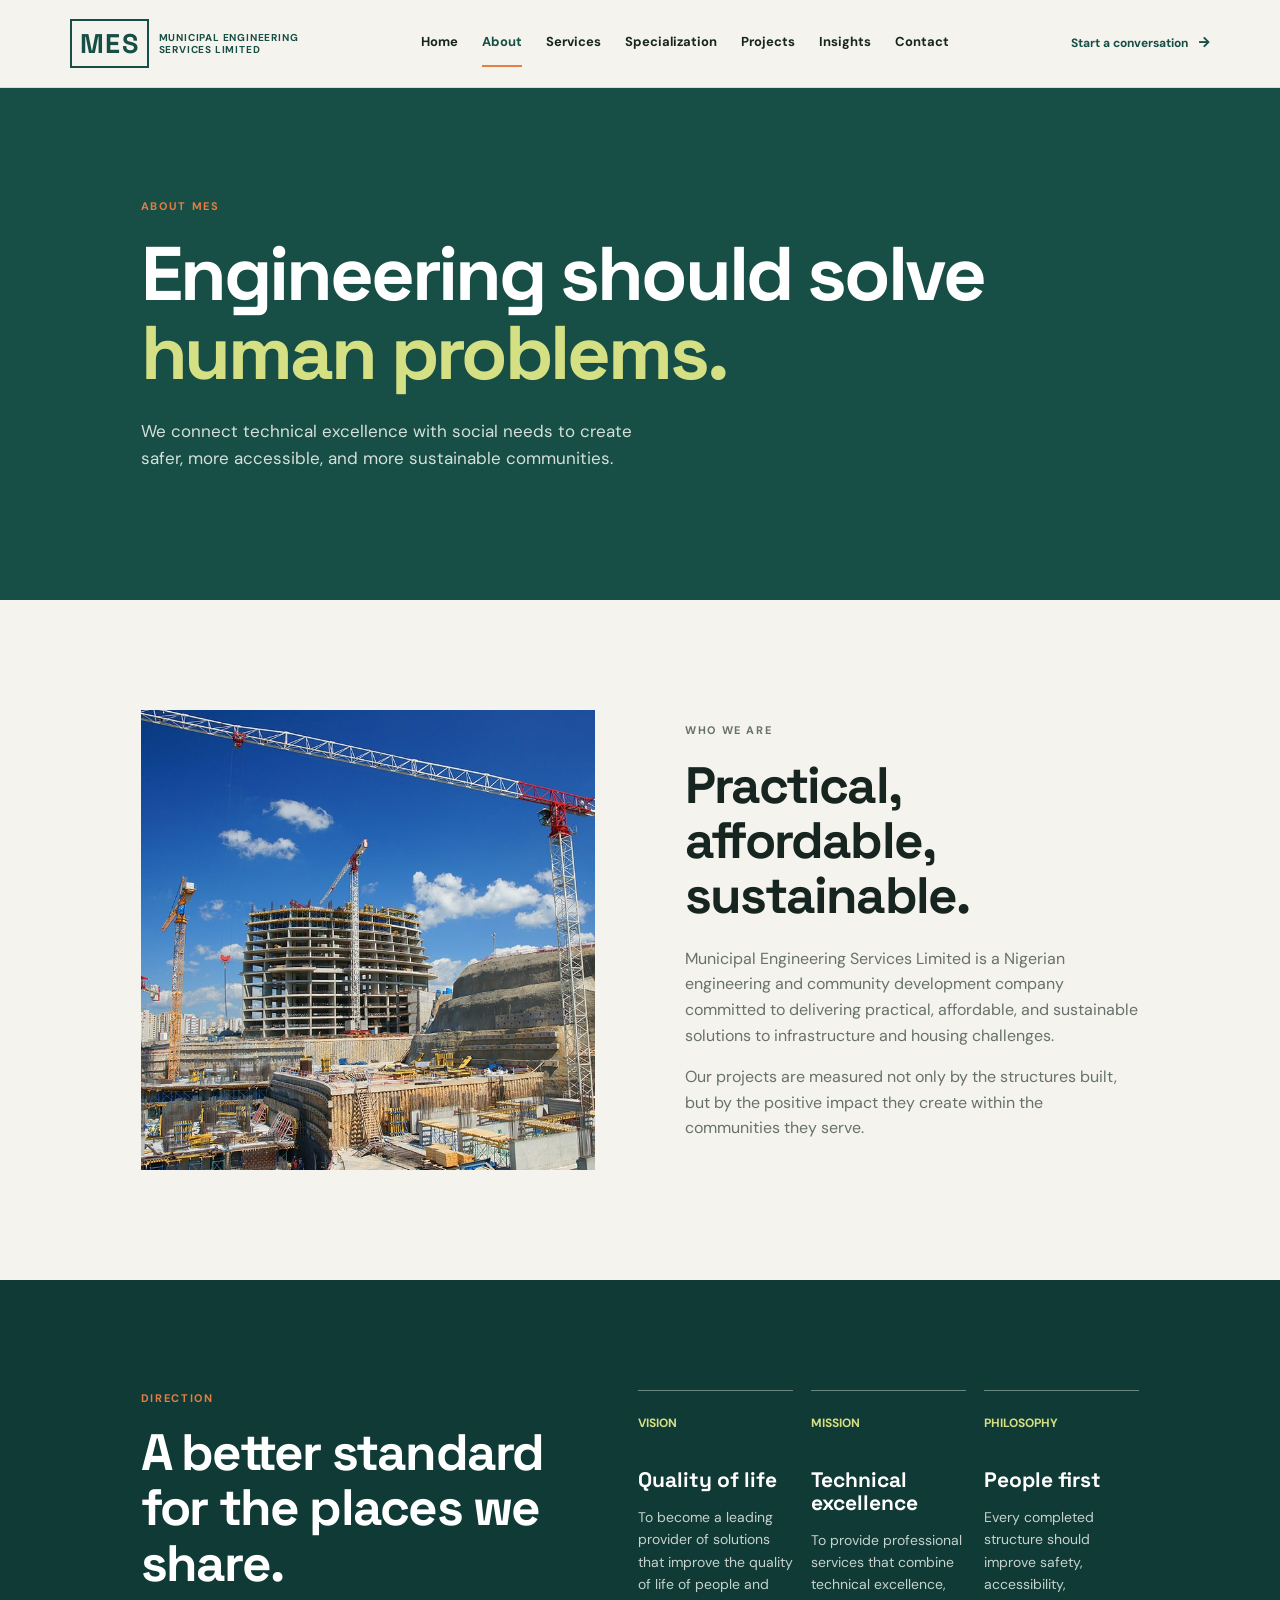
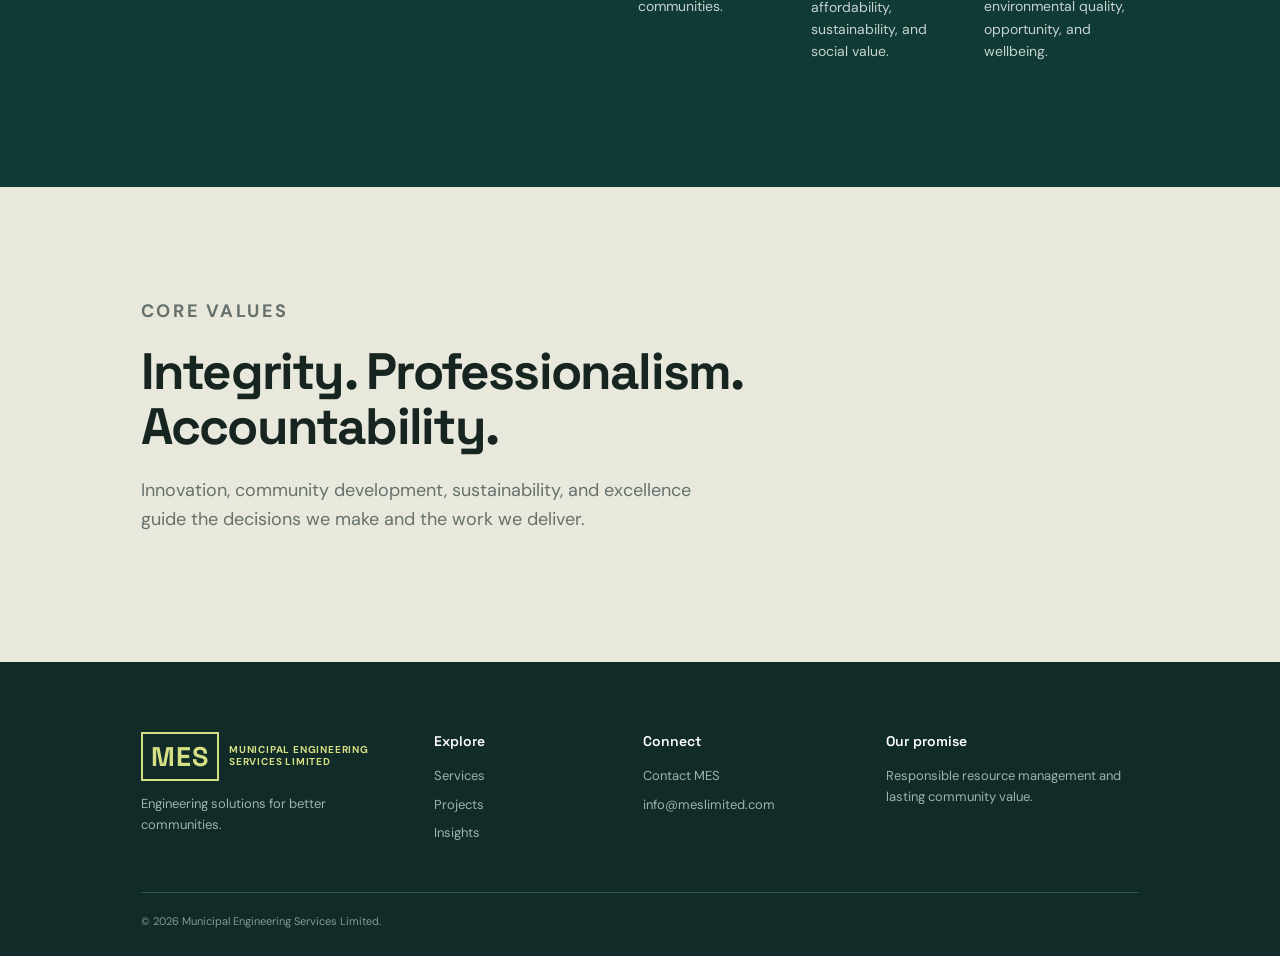
==== about.html @ 33fc009f "creation of MES static website" ====
<!DOCTYPE html><html lang="en"><head><meta charset="utf-8"><meta name="viewport" content="width=device-width, initial-scale=1"><title>About MES | Municipal Engineering Services</title><meta name="description" content="Learn about MES vision, mission, values and philosophy."><link href="https://fonts.googleapis.com/css2?family=DM+Sans:wght@400;500;600;700&family=Space+Grotesk:wght@500;600;700&display=swap" rel="stylesheet"><link href="https://cdnjs.cloudflare.com/ajax/libs/font-awesome/5.10.0/css/all.min.css" rel="stylesheet"><link href="css/style.css" rel="stylesheet"></head><body><div class="site-shell"><header class="site-header"><a class="brand" href="index.html"><span>MES</span><small>Municipal Engineering<br>Services Limited</small></a><nav class="main-nav"><a href="index.html">Home</a><a class="active" href="about.html">About</a><a href="service.html">Services</a><a href="specialization.html">Specialization</a><a href="portfolio.html">Projects</a><a href="blog.html">Insights</a><a href="contact.html">Contact</a></nav><a class="header-cta" href="contact.html">Start a conversation <i class="fas fa-arrow-right"></i></a></header><main><section class="page-hero section-space"><p class="eyebrow">About MES</p><h1>Engineering should solve<br><em>human problems.</em></h1><p class="hero-intro">We connect technical excellence with social needs to create safer, more accessible, and more sustainable communities.</p></section><section class="split-section section-space"><div class="section-image"><img src="img/about.jpg" alt="MES community development work"></div><div class="section-copy"><p class="eyebrow">Who we are</p><h2>Practical, affordable, sustainable.</h2><p>Municipal Engineering Services Limited is a Nigerian engineering and community development company committed to delivering practical, affordable, and sustainable solutions to infrastructure and housing challenges.</p><p>Our projects are measured not only by the structures built, but by the positive impact they create within the communities they serve.</p></div></section><section class="dark-section section-space"><div class="section-heading"><p class="eyebrow">Direction</p><h2>A better standard for the places we share.</h2></div><div class="service-grid"><article><span>VISION</span><h3>Quality of life</h3><p>To become a leading provider of solutions that improve the quality of life of people and communities.</p></article><article><span>MISSION</span><h3>Technical excellence</h3><p>To provide professional services that combine technical excellence, affordability, sustainability, and social value.</p></article><article><span>PHILOSOPHY</span><h3>People first</h3><p>Every completed structure should improve safety, accessibility, environmental quality, opportunity, and wellbeing.</p></article></div></section><section class="principle section-space"><p class="eyebrow">Core values</p><h2>Integrity. Professionalism. Accountability.</h2><p>Innovation, community development, sustainability, and excellence guide the decisions we make and the work we deliver.</p></section></main><footer class="site-footer"><div><a class="brand brand-light" href="index.html"><span>MES</span><small>Municipal Engineering<br>Services Limited</small></a><p>Engineering solutions for better communities.</p></div><div><h4>Explore</h4><a href="service.html">Services</a><a href="portfolio.html">Projects</a><a href="blog.html">Insights</a></div><div><h4>Connect</h4><a href="contact.html">Contact MES</a><a href="mailto:info@meslimited.com">info@meslimited.com</a></div><div><h4>Our promise</h4><p>Responsible resource management and lasting community value.</p></div><div class="footer-bottom">© 2026 Municipal Engineering Services Limited.</div></footer></div></body></html>
---- css/style.css ----
:root {
    --ink: #172521;
    --muted: #66716d;
    --paper: #f5f3ed;
    --white: #ffffff;
    --green: #174e45;
    --green-dark: #103a35;
    --lime: #d5df83;
    --line: #d8ddd5;
    --accent: #e77d43;
}

* { box-sizing: border-box; }
html { scroll-behavior: smooth; }
body { margin: 0; background: var(--paper); color: var(--ink); font-family: 'DM Sans', sans-serif; line-height: 1.6; }
img { display: block; max-width: 100%; }
a { color: inherit; text-decoration: none; transition: .2s ease; }
a:focus-visible, button:focus-visible, input:focus-visible, textarea:focus-visible { outline: 3px solid var(--lime); outline-offset: 3px; }
.site-shell { max-width: 1440px; margin: auto; background: var(--paper); overflow: hidden; }

.site-header { min-height: 88px; padding: 18px 5.5%; display: flex; align-items: center; gap: 32px; border-bottom: 1px solid var(--line); background: var(--paper); }
.brand { display: flex; align-items: center; gap: 10px; min-width: 220px; color: var(--green); }
.brand span { padding: 5px 8px; border: 2px solid var(--green); font: 700 27px 'Space Grotesk', sans-serif; letter-spacing: .04em; }
.brand small { font-size: 10px; line-height: 1.2; text-transform: uppercase; letter-spacing: .08em; font-weight: 700; }
.main-nav { display: flex; justify-content: center; flex: 1; gap: 24px; font-size: 13px; font-weight: 700; }
.main-nav a { padding: 12px 0; border-bottom: 2px solid transparent; white-space: nowrap; }
.main-nav a:hover, .main-nav .active { color: var(--green); border-color: var(--accent); }
.header-cta { color: var(--green); font-size: 12px; font-weight: 700; white-space: nowrap; }
.header-cta i, .text-link i, .button i { margin-left: 8px; }

.hero { display: grid; grid-template-columns: 1fr 1fr; min-height: 650px; color: var(--white); background: var(--green); }
.hero-copy { align-self: center; padding: 100px 11% 90px 12%; }
.eyebrow { margin: 0 0 18px; color: var(--accent); font-size: 11px; font-weight: 700; letter-spacing: .15em; text-transform: uppercase; }
h1, h2, h3 { font-family: 'Space Grotesk', sans-serif; line-height: 1.08; }
.hero h1 { margin: 0 0 28px; font-size: clamp(44px, 5vw, 76px); letter-spacing: -.04em; }
.hero h1 em, .page-hero h1 em { color: var(--lime); font-style: normal; }
.hero-intro { max-width: 500px; color: #d5e0dc; font-size: 17px; }
.button-row { display: flex; flex-wrap: wrap; gap: 12px; margin-top: 32px; }
.button { display: inline-block; padding: 14px 20px; border: 1px solid transparent; font-size: 12px; font-weight: 700; cursor: pointer; }
.button-primary { color: var(--ink); background: var(--lime); }
.button-primary:hover, .button-light:hover { color: var(--white); background: var(--accent); }
.button-quiet { padding-left: 0; color: var(--white); }
.button-outline { color: var(--white); border-color: #78928b; }
.button-outline:hover { color: var(--ink); background: var(--lime); }
.button-light { color: var(--green); background: var(--white); }
.hero-image { position: relative; min-height: 500px; overflow: hidden; }
.hero-image img { width: 100%; height: 100%; object-fit: cover; filter: saturate(.75); }
.hero-note { position: absolute; bottom: 28px; left: 28px; display: grid; padding: 18px 22px; color: var(--ink); background: var(--lime); }
.hero-note strong { font: 600 18px 'Space Grotesk', sans-serif; }
.hero-note span { font-size: 12px; }

.trust-strip { display: grid; grid-template-columns: repeat(4, 1fr); border-bottom: 1px solid var(--line); }
.trust-strip div { padding: 28px 25px; border-right: 1px solid var(--line); }
.trust-strip div:last-child { border-right: 0; }
.trust-strip strong, .trust-strip span { display: block; }
.trust-strip strong { font: 600 15px 'Space Grotesk', sans-serif; }
.trust-strip span { margin-top: 4px; color: var(--muted); font-size: 12px; }
.section-space { padding: 110px 11%; }
.split-section { display: grid; grid-template-columns: 1fr 1fr; align-items: center; gap: 9%; }
.section-image img { width: 100%; height: 460px; object-fit: cover; }
.section-copy h2, .section-heading h2, .principle h2, .cta-band h2 { margin: 0 0 22px; font-size: clamp(34px, 4vw, 56px); letter-spacing: -.035em; }
.section-copy p, .principle > p { max-width: 560px; color: var(--muted); }
.text-link { display: inline-block; margin-top: 14px; padding-bottom: 5px; color: var(--green); border-bottom: 1px solid var(--accent); font-size: 13px; font-weight: 700; }

.dark-section { display: grid; grid-template-columns: 1fr 1.2fr; gap: 8%; color: var(--white); background: var(--green-dark); }
.dark-section .section-heading h2 { max-width: 430px; }
.service-grid { display: grid; grid-template-columns: repeat(3, 1fr); gap: 18px; }
.service-grid article { padding-top: 18px; border-top: 1px solid #6b8880; }
.service-grid span { color: var(--lime); font-size: 12px; font-weight: 700; }
.service-grid h3 { margin: 35px 0 12px; font-size: 21px; }
.service-grid p { color: #c6d2ce; font-size: 14px; }
.principle { max-width: 100%; background: #e8e9dc; }
.principle h2 { max-width: 650px; }
.principle > p { font-size: 18px; }
.cta-band { display: flex; align-items: center; justify-content: space-between; gap: 30px; padding: 60px 11%; color: var(--white); background: var(--accent); }
.cta-band .eyebrow { color: var(--white); opacity: .8; }
.cta-band h2 { max-width: 700px; margin: 0; }

.site-footer { position: relative; display: grid; grid-template-columns: 1.5fr 1fr 1.2fr 1.5fr; gap: 40px; padding: 70px 11% 25px; color: #d2dfda; background: #102b28; }
.brand-light { color: var(--lime); }
.brand-light span { border-color: var(--lime); }
.site-footer p { max-width: 250px; color: #9fb2ac; font-size: 13px; }
.site-footer h4 { margin: 0 0 16px; color: var(--white); font: 600 14px 'Space Grotesk', sans-serif; }
.site-footer > div > a:not(.brand) { display: block; margin: 8px 0; color: #9fb2ac; font-size: 13px; }
.footer-bottom { grid-column: 1 / -1; padding-top: 20px; color: #839a93; border-top: 1px solid #31514a; font-size: 11px; }

.page-hero { color: var(--white); background: var(--green); }
.page-hero h1 { margin: 0 0 25px; font: 700 clamp(44px, 6vw, 76px) 'Space Grotesk', sans-serif; line-height: 1.05; letter-spacing: -.04em; }
.project-grid article { padding: 0 0 22px; color: var(--ink); background: var(--white); }
.project-grid article img { width: 100%; height: 220px; margin-bottom: 20px; object-fit: cover; }
.project-grid article span, .project-grid article h3, .project-grid article p { margin-right: 20px; margin-left: 20px; }
.project-grid article span { display: block; color: var(--accent); font-weight: 700; }
.project-grid article h3 { margin-top: 10px; }
.project-grid article p { color: var(--muted); }
.contact-form { display: flex; flex-direction: column; gap: 8px; }
.contact-form label { margin-top: 12px; font-size: 12px; font-weight: 700; }
.contact-form input, .contact-form textarea { padding: 14px; color: var(--ink); border: 1px solid var(--line); background: var(--white); font: inherit; }
.contact-form input:focus, .contact-form textarea:focus { border-color: var(--green); outline: 2px solid var(--lime); }
.contact-form button { align-self: flex-start; margin-top: 18px; }
.map-section { padding: 0 11% 110px; }
.map-section iframe { width: 100%; height: 360px; border: 0; filter: saturate(.8); }

@media (max-width: 1000px) {
    .site-header { flex-wrap: wrap; }
    .main-nav { order: 3; flex-basis: 100%; justify-content: flex-start; overflow-x: auto; }
    .hero-copy { padding: 70px 8%; }
    .section-space { padding: 80px 8%; }
    .site-footer { grid-template-columns: repeat(2, 1fr); padding: 60px 8%; }
    .map-section { padding-right: 8%; padding-left: 8%; }
}

@media (max-width: 650px) {
    .site-header { gap: 18px; padding: 16px 5%; }
    .brand { min-width: auto; }
    .brand small { display: none; }
    .header-cta { margin-left: auto; font-size: 11px; }
    .main-nav { gap: 18px; }
    .hero, .split-section, .dark-section { grid-template-columns: 1fr; }
    .hero-copy { padding: 65px 8%; }
    .hero h1 { font-size: 47px; }
    .hero-image { min-height: 330px; }
    .trust-strip { grid-template-columns: 1fr 1fr; }
    .trust-strip div { padding: 20px 15px; }
    .section-image img { height: 300px; }
    .service-grid { grid-template-columns: 1fr; }
    .cta-band { display: block; padding: 50px 8%; }
    .cta-band .button { margin-top: 20px; }
    .site-footer { grid-template-columns: 1fr; padding: 50px 8%; }
    .map-section { padding: 0 8% 70px; }
    .map-section iframe { height: 280px; }
}

@media (prefers-reduced-motion: reduce) {
    *, *::before, *::after { scroll-behavior: auto !important; transition-duration: .01ms !important; animation-duration: .01ms !important; }
}
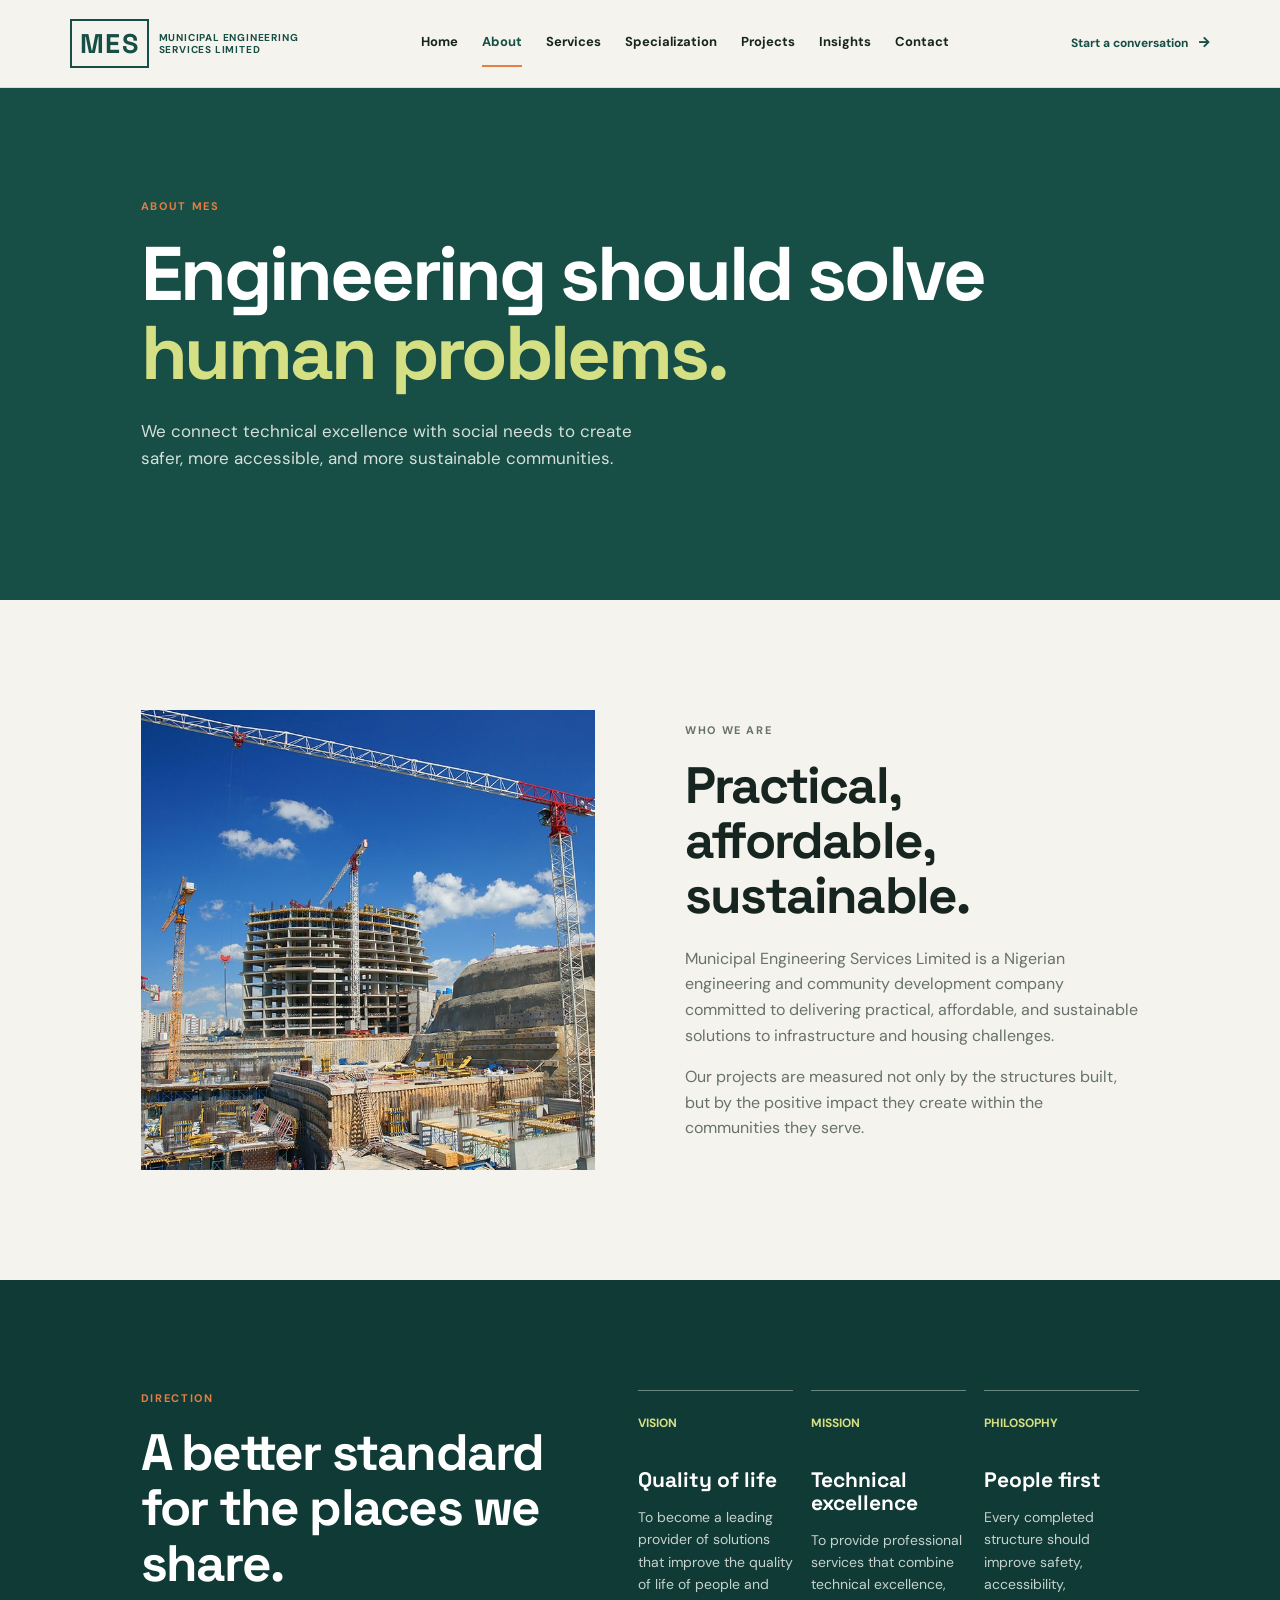
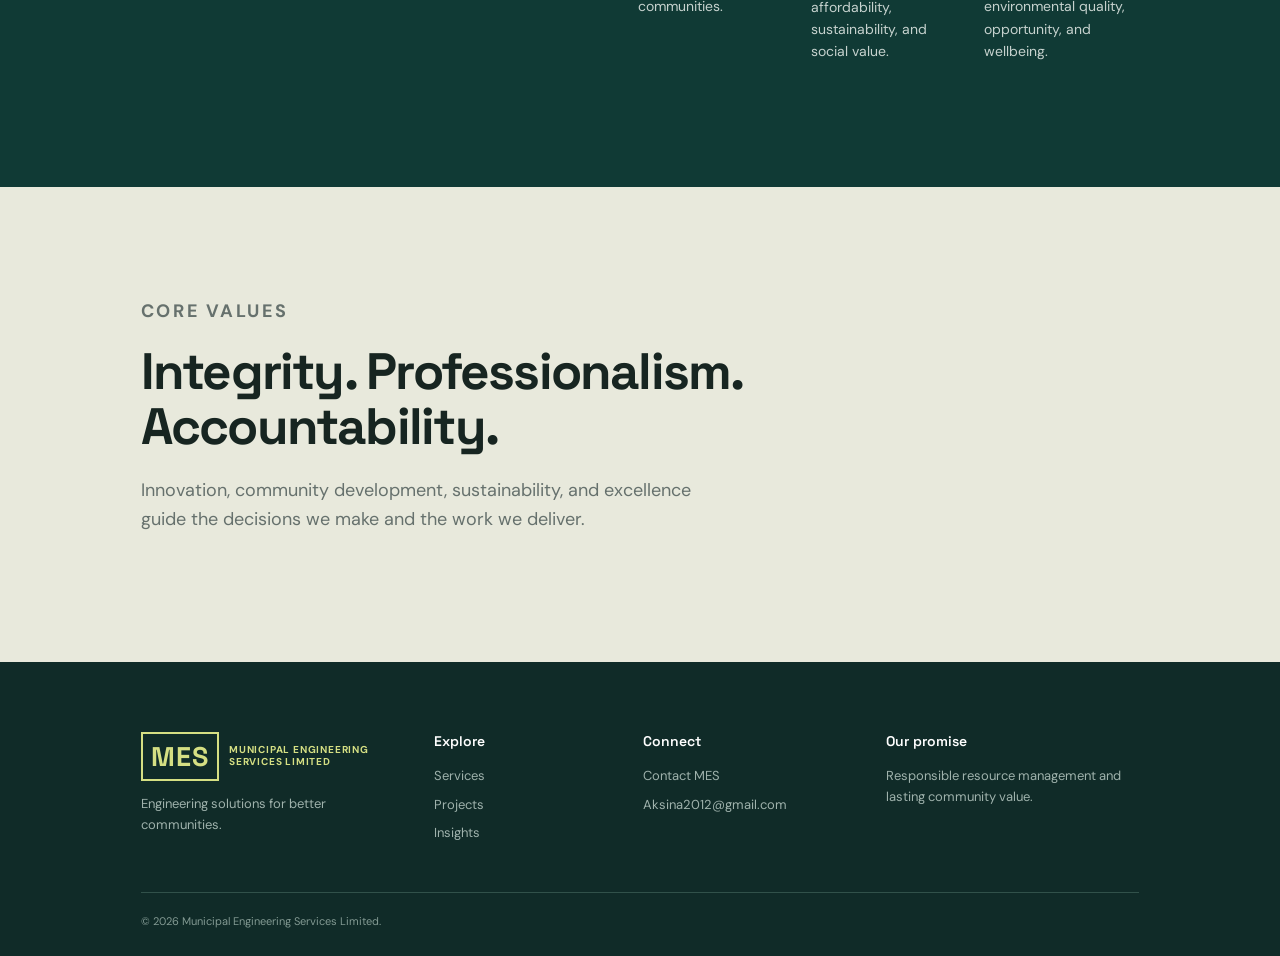
==== commit da8e5163: "updating the index.html file" ====
--- a/about.html
+++ b/about.html
@@ -1 +1 @@
-<!DOCTYPE html><html lang="en"><head><meta charset="utf-8"><meta name="viewport" content="width=device-width, initial-scale=1"><title>About MES | Municipal Engineering Services</title><meta name="description" content="Learn about MES vision, mission, values and philosophy."><link href="https://fonts.googleapis.com/css2?family=DM+Sans:wght@400;500;600;700&family=Space+Grotesk:wght@500;600;700&display=swap" rel="stylesheet"><link href="https://cdnjs.cloudflare.com/ajax/libs/font-awesome/5.10.0/css/all.min.css" rel="stylesheet"><link href="css/style.css" rel="stylesheet"></head><body><div class="site-shell"><header class="site-header"><a class="brand" href="index.html"><span>MES</span><small>Municipal Engineering<br>Services Limited</small></a><nav class="main-nav"><a href="index.html">Home</a><a class="active" href="about.html">About</a><a href="service.html">Services</a><a href="specialization.html">Specialization</a><a href="portfolio.html">Projects</a><a href="blog.html">Insights</a><a href="contact.html">Contact</a></nav><a class="header-cta" href="contact.html">Start a conversation <i class="fas fa-arrow-right"></i></a></header><main><section class="page-hero section-space"><p class="eyebrow">About MES</p><h1>Engineering should solve<br><em>human problems.</em></h1><p class="hero-intro">We connect technical excellence with social needs to create safer, more accessible, and more sustainable communities.</p></section><section class="split-section section-space"><div class="section-image"><img src="img/about.jpg" alt="MES community development work"></div><div class="section-copy"><p class="eyebrow">Who we are</p><h2>Practical, affordable, sustainable.</h2><p>Municipal Engineering Services Limited is a Nigerian engineering and community development company committed to delivering practical, affordable, and sustainable solutions to infrastructure and housing challenges.</p><p>Our projects are measured not only by the structures built, but by the positive impact they create within the communities they serve.</p></div></section><section class="dark-section section-space"><div class="section-heading"><p class="eyebrow">Direction</p><h2>A better standard for the places we share.</h2></div><div class="service-grid"><article><span>VISION</span><h3>Quality of life</h3><p>To become a leading provider of solutions that improve the quality of life of people and communities.</p></article><article><span>MISSION</span><h3>Technical excellence</h3><p>To provide professional services that combine technical excellence, affordability, sustainability, and social value.</p></article><article><span>PHILOSOPHY</span><h3>People first</h3><p>Every completed structure should improve safety, accessibility, environmental quality, opportunity, and wellbeing.</p></article></div></section><section class="principle section-space"><p class="eyebrow">Core values</p><h2>Integrity. Professionalism. Accountability.</h2><p>Innovation, community development, sustainability, and excellence guide the decisions we make and the work we deliver.</p></section></main><footer class="site-footer"><div><a class="brand brand-light" href="index.html"><span>MES</span><small>Municipal Engineering<br>Services Limited</small></a><p>Engineering solutions for better communities.</p></div><div><h4>Explore</h4><a href="service.html">Services</a><a href="portfolio.html">Projects</a><a href="blog.html">Insights</a></div><div><h4>Connect</h4><a href="contact.html">Contact MES</a><a href="mailto:info@meslimited.com">info@meslimited.com</a></div><div><h4>Our promise</h4><p>Responsible resource management and lasting community value.</p></div><div class="footer-bottom">© 2026 Municipal Engineering Services Limited.</div></footer></div></body></html>
+<!DOCTYPE html><html lang="en"><head><meta charset="utf-8"><meta name="viewport" content="width=device-width, initial-scale=1"><title>About MES | Municipal Engineering Services</title><meta name="description" content="Learn about MES vision, mission, values and philosophy."><link href="https://fonts.googleapis.com/css2?family=DM+Sans:wght@400;500;600;700&family=Space+Grotesk:wght@500;600;700&display=swap" rel="stylesheet"><link href="https://cdnjs.cloudflare.com/ajax/libs/font-awesome/5.10.0/css/all.min.css" rel="stylesheet"><link href="css/style.css" rel="stylesheet"></head><body><div class="site-shell"><header class="site-header"><a class="brand" href="index.html"><span>MES</span><small>Municipal Engineering<br>Services Limited</small></a><nav class="main-nav"><a href="index.html">Home</a><a class="active" href="about.html">About</a><a href="service.html">Services</a><a href="specialization.html">Specialization</a><a href="portfolio.html">Projects</a><a href="blog.html">Insights</a><a href="contact.html">Contact</a></nav><a class="header-cta" href="contact.html">Start a conversation <i class="fas fa-arrow-right"></i></a></header><main><section class="page-hero section-space"><p class="eyebrow">About MES</p><h1>Engineering should solve<br><em>human problems.</em></h1><p class="hero-intro">We connect technical excellence with social needs to create safer, more accessible, and more sustainable communities.</p></section><section class="split-section section-space"><div class="section-image"><img src="img/about.jpg" alt="MES community development work"></div><div class="section-copy"><p class="eyebrow">Who we are</p><h2>Practical, affordable, sustainable.</h2><p>Municipal Engineering Services Limited is a Nigerian engineering and community development company committed to delivering practical, affordable, and sustainable solutions to infrastructure and housing challenges.</p><p>Our projects are measured not only by the structures built, but by the positive impact they create within the communities they serve.</p></div></section><section class="dark-section section-space"><div class="section-heading"><p class="eyebrow">Direction</p><h2>A better standard for the places we share.</h2></div><div class="service-grid"><article><span>VISION</span><h3>Quality of life</h3><p>To become a leading provider of solutions that improve the quality of life of people and communities.</p></article><article><span>MISSION</span><h3>Technical excellence</h3><p>To provide professional services that combine technical excellence, affordability, sustainability, and social value.</p></article><article><span>PHILOSOPHY</span><h3>People first</h3><p>Every completed structure should improve safety, accessibility, environmental quality, opportunity, and wellbeing.</p></article></div></section><section class="principle section-space"><p class="eyebrow">Core values</p><h2>Integrity. Professionalism. Accountability.</h2><p>Innovation, community development, sustainability, and excellence guide the decisions we make and the work we deliver.</p></section></main><footer class="site-footer"><div><a class="brand brand-light" href="index.html"><span>MES</span><small>Municipal Engineering<br>Services Limited</small></a><p>Engineering solutions for better communities.</p></div><div><h4>Explore</h4><a href="service.html">Services</a><a href="portfolio.html">Projects</a><a href="blog.html">Insights</a></div><div><h4>Connect</h4><a href="contact.html">Contact MES</a><a href="mailto:aksina2012@gmail.com">Aksina2012@gmail.com</a></div><div><h4>Our promise</h4><p>Responsible resource management and lasting community value.</p></div><div class="footer-bottom">© 2026 Municipal Engineering Services Limited.</div></footer></div></body></html>
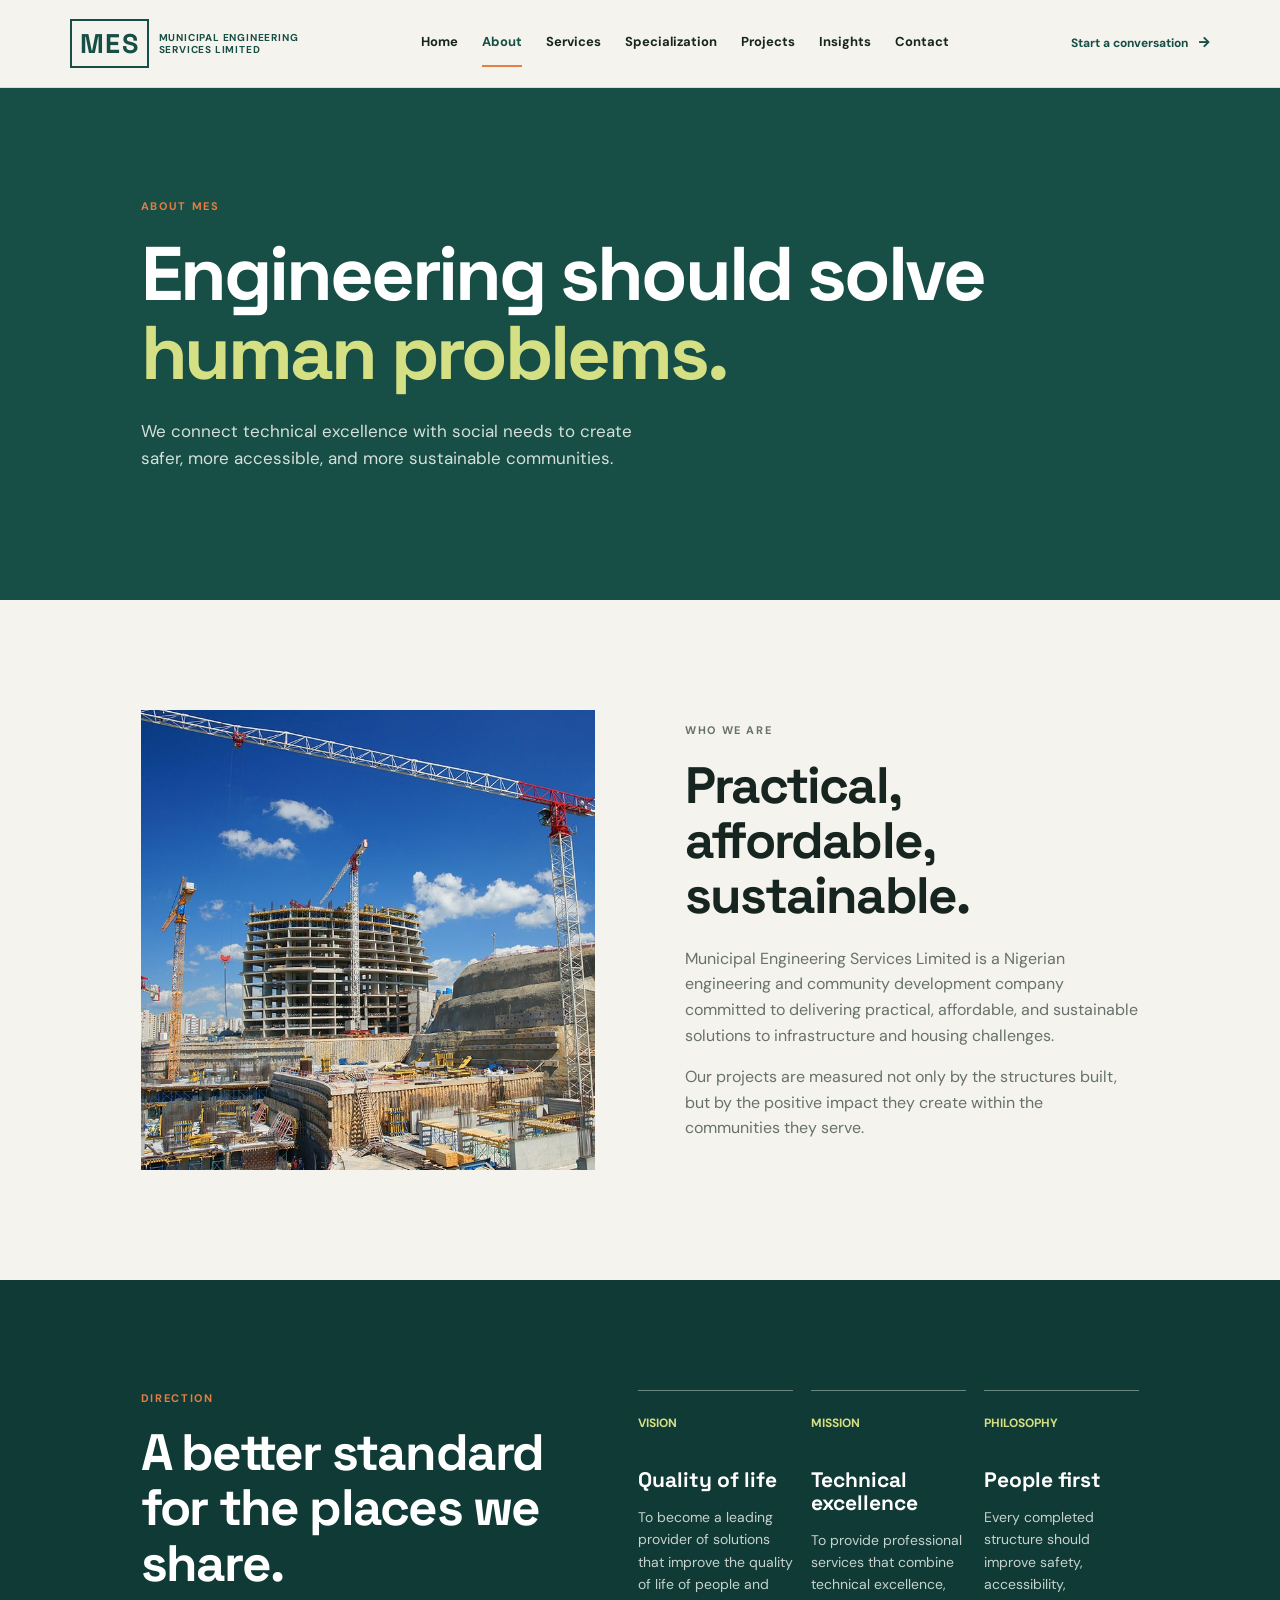
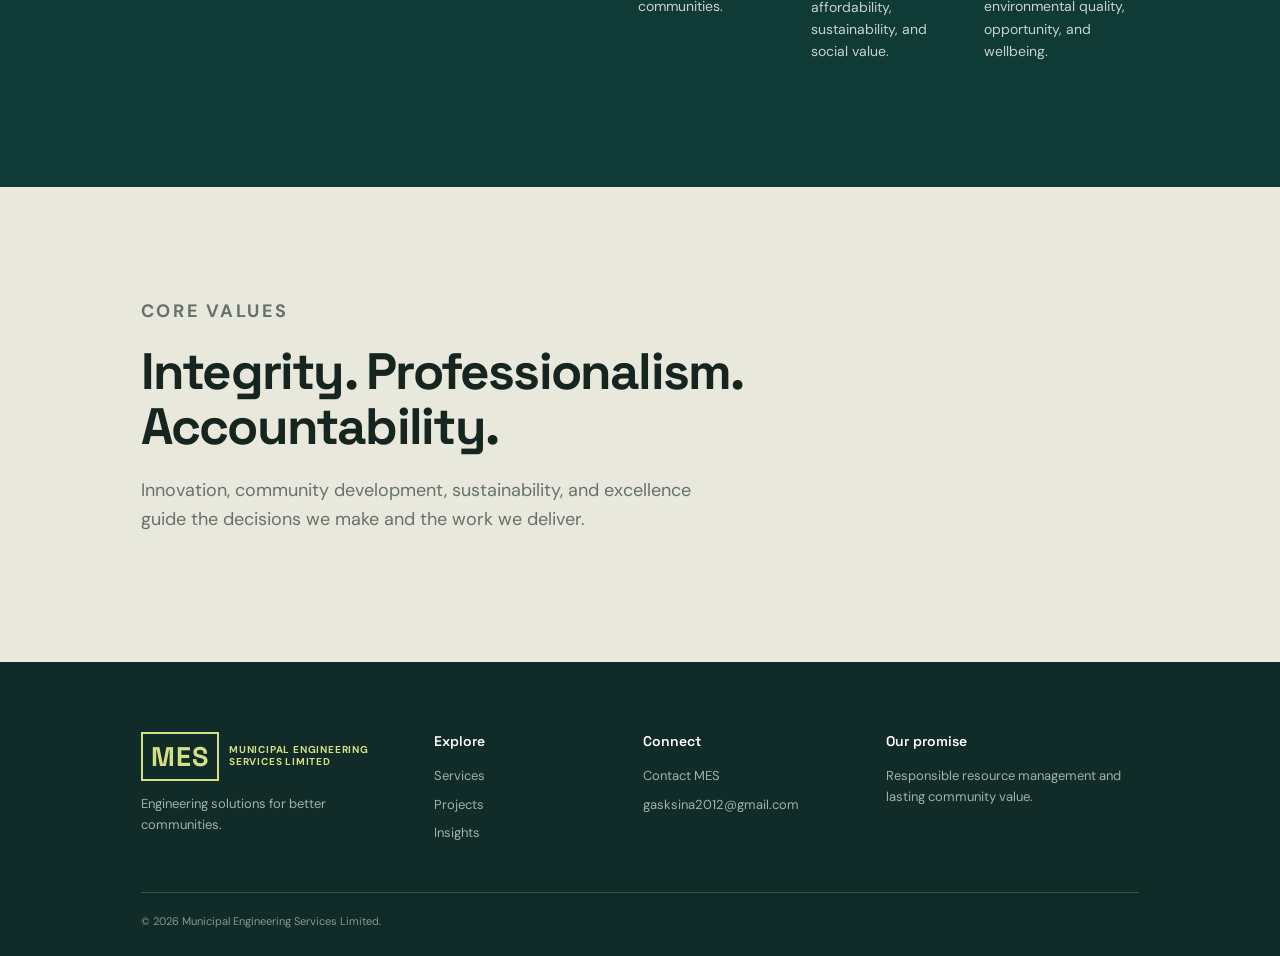
==== commit 57ba96d3: "updating the index.html file" ====
--- a/about.html
+++ b/about.html
@@ -1 +1 @@
-<!DOCTYPE html><html lang="en"><head><meta charset="utf-8"><meta name="viewport" content="width=device-width, initial-scale=1"><title>About MES | Municipal Engineering Services</title><meta name="description" content="Learn about MES vision, mission, values and philosophy."><link href="https://fonts.googleapis.com/css2?family=DM+Sans:wght@400;500;600;700&family=Space+Grotesk:wght@500;600;700&display=swap" rel="stylesheet"><link href="https://cdnjs.cloudflare.com/ajax/libs/font-awesome/5.10.0/css/all.min.css" rel="stylesheet"><link href="css/style.css" rel="stylesheet"></head><body><div class="site-shell"><header class="site-header"><a class="brand" href="index.html"><span>MES</span><small>Municipal Engineering<br>Services Limited</small></a><nav class="main-nav"><a href="index.html">Home</a><a class="active" href="about.html">About</a><a href="service.html">Services</a><a href="specialization.html">Specialization</a><a href="portfolio.html">Projects</a><a href="blog.html">Insights</a><a href="contact.html">Contact</a></nav><a class="header-cta" href="contact.html">Start a conversation <i class="fas fa-arrow-right"></i></a></header><main><section class="page-hero section-space"><p class="eyebrow">About MES</p><h1>Engineering should solve<br><em>human problems.</em></h1><p class="hero-intro">We connect technical excellence with social needs to create safer, more accessible, and more sustainable communities.</p></section><section class="split-section section-space"><div class="section-image"><img src="img/about.jpg" alt="MES community development work"></div><div class="section-copy"><p class="eyebrow">Who we are</p><h2>Practical, affordable, sustainable.</h2><p>Municipal Engineering Services Limited is a Nigerian engineering and community development company committed to delivering practical, affordable, and sustainable solutions to infrastructure and housing challenges.</p><p>Our projects are measured not only by the structures built, but by the positive impact they create within the communities they serve.</p></div></section><section class="dark-section section-space"><div class="section-heading"><p class="eyebrow">Direction</p><h2>A better standard for the places we share.</h2></div><div class="service-grid"><article><span>VISION</span><h3>Quality of life</h3><p>To become a leading provider of solutions that improve the quality of life of people and communities.</p></article><article><span>MISSION</span><h3>Technical excellence</h3><p>To provide professional services that combine technical excellence, affordability, sustainability, and social value.</p></article><article><span>PHILOSOPHY</span><h3>People first</h3><p>Every completed structure should improve safety, accessibility, environmental quality, opportunity, and wellbeing.</p></article></div></section><section class="principle section-space"><p class="eyebrow">Core values</p><h2>Integrity. Professionalism. Accountability.</h2><p>Innovation, community development, sustainability, and excellence guide the decisions we make and the work we deliver.</p></section></main><footer class="site-footer"><div><a class="brand brand-light" href="index.html"><span>MES</span><small>Municipal Engineering<br>Services Limited</small></a><p>Engineering solutions for better communities.</p></div><div><h4>Explore</h4><a href="service.html">Services</a><a href="portfolio.html">Projects</a><a href="blog.html">Insights</a></div><div><h4>Connect</h4><a href="contact.html">Contact MES</a><a href="mailto:aksina2012@gmail.com">Aksina2012@gmail.com</a></div><div><h4>Our promise</h4><p>Responsible resource management and lasting community value.</p></div><div class="footer-bottom">© 2026 Municipal Engineering Services Limited.</div></footer></div></body></html>
+<!DOCTYPE html><html lang="en"><head><meta charset="utf-8"><meta name="viewport" content="width=device-width, initial-scale=1"><title>About MES | Municipal Engineering Services</title><meta name="description" content="Learn about MES vision, mission, values and philosophy."><link href="https://fonts.googleapis.com/css2?family=DM+Sans:wght@400;500;600;700&family=Space+Grotesk:wght@500;600;700&display=swap" rel="stylesheet"><link href="https://cdnjs.cloudflare.com/ajax/libs/font-awesome/5.10.0/css/all.min.css" rel="stylesheet"><link href="css/style.css" rel="stylesheet"></head><body><div class="site-shell"><header class="site-header"><a class="brand" href="index.html"><span>MES</span><small>Municipal Engineering<br>Services Limited</small></a><nav class="main-nav"><a href="index.html">Home</a><a class="active" href="about.html">About</a><a href="service.html">Services</a><a href="specialization.html">Specialization</a><a href="portfolio.html">Projects</a><a href="blog.html">Insights</a><a href="contact.html">Contact</a></nav><a class="header-cta" href="contact.html">Start a conversation <i class="fas fa-arrow-right"></i></a></header><main><section class="page-hero section-space"><p class="eyebrow">About MES</p><h1>Engineering should solve<br><em>human problems.</em></h1><p class="hero-intro">We connect technical excellence with social needs to create safer, more accessible, and more sustainable communities.</p></section><section class="split-section section-space"><div class="section-image"><img src="img/about.jpg" alt="MES community development work"></div><div class="section-copy"><p class="eyebrow">Who we are</p><h2>Practical, affordable, sustainable.</h2><p>Municipal Engineering Services Limited is a Nigerian engineering and community development company committed to delivering practical, affordable, and sustainable solutions to infrastructure and housing challenges.</p><p>Our projects are measured not only by the structures built, but by the positive impact they create within the communities they serve.</p></div></section><section class="dark-section section-space"><div class="section-heading"><p class="eyebrow">Direction</p><h2>A better standard for the places we share.</h2></div><div class="service-grid"><article><span>VISION</span><h3>Quality of life</h3><p>To become a leading provider of solutions that improve the quality of life of people and communities.</p></article><article><span>MISSION</span><h3>Technical excellence</h3><p>To provide professional services that combine technical excellence, affordability, sustainability, and social value.</p></article><article><span>PHILOSOPHY</span><h3>People first</h3><p>Every completed structure should improve safety, accessibility, environmental quality, opportunity, and wellbeing.</p></article></div></section><section class="principle section-space"><p class="eyebrow">Core values</p><h2>Integrity. Professionalism. Accountability.</h2><p>Innovation, community development, sustainability, and excellence guide the decisions we make and the work we deliver.</p></section></main><footer class="site-footer"><div><a class="brand brand-light" href="index.html"><span>MES</span><small>Municipal Engineering<br>Services Limited</small></a><p>Engineering solutions for better communities.</p></div><div><h4>Explore</h4><a href="service.html">Services</a><a href="portfolio.html">Projects</a><a href="blog.html">Insights</a></div><div><h4>Connect</h4><a href="contact.html">Contact MES</a><a href="mailto:gasksina2012@gmail.com">gasksina2012@gmail.com</a></div><div><h4>Our promise</h4><p>Responsible resource management and lasting community value.</p></div><div class="footer-bottom">© 2026 Municipal Engineering Services Limited.</div></footer></div></body></html>
